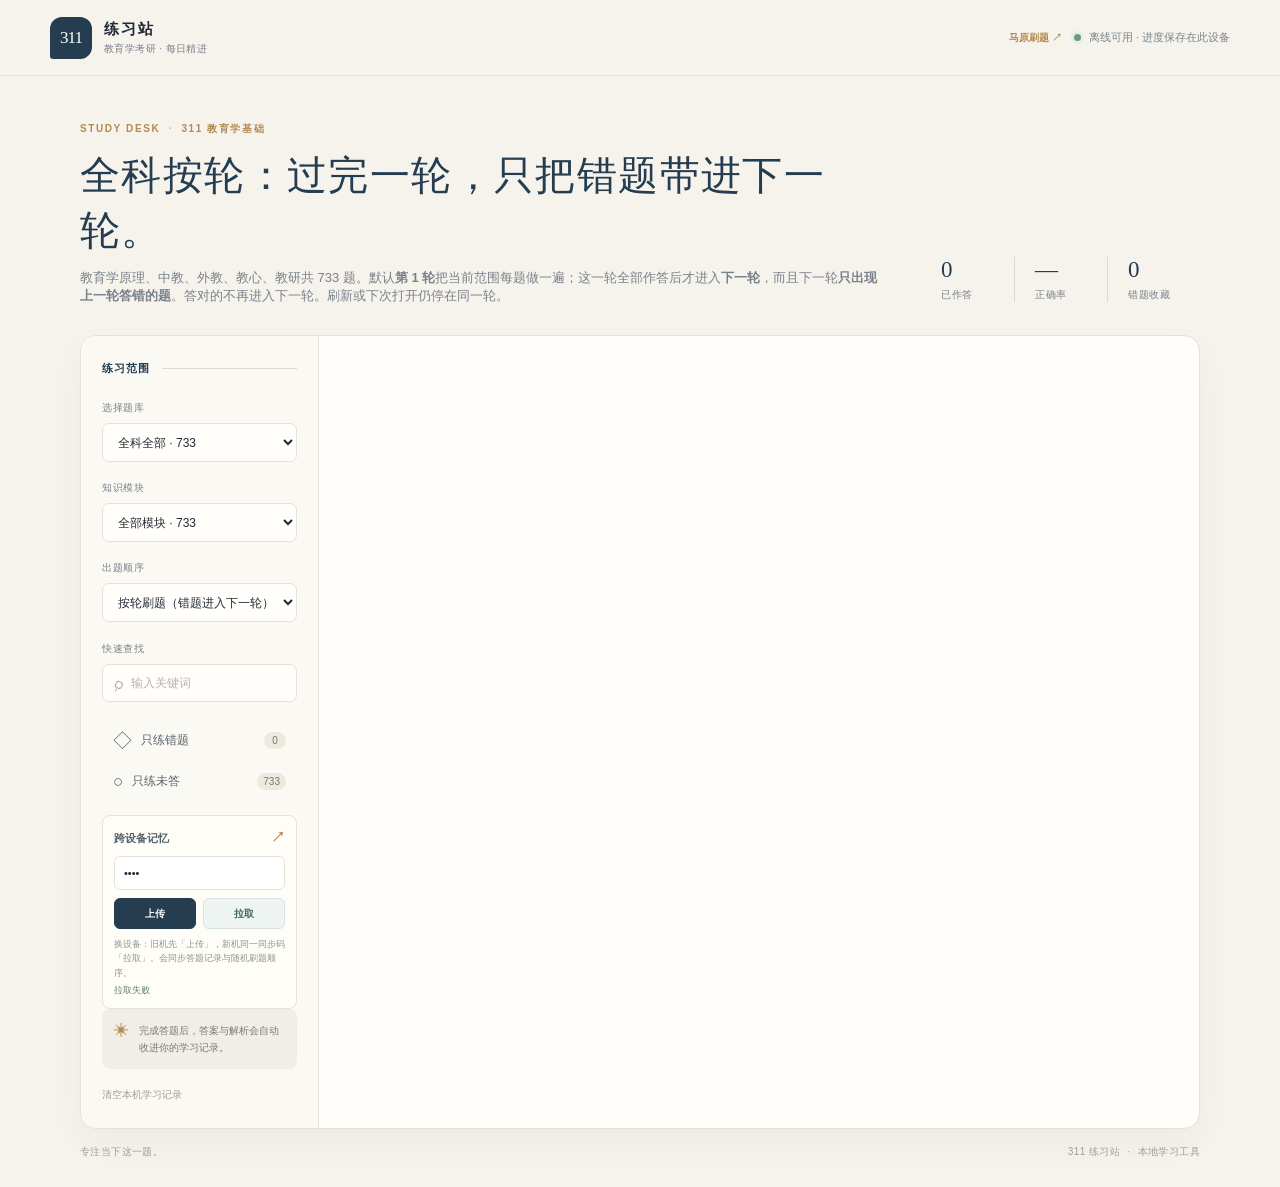
==== 311/index.html @ dab69eae "feat(311): review wrong items one round at a time Round 1 walks the current scope once. Each later r" ====
<!doctype html>
<html lang="zh-CN">
<head>
  <meta charset="utf-8">
  <meta name="viewport" content="width=device-width, initial-scale=1">
  <meta name="theme-color" content="#f6f3ed">
  <title>311 练习站</title>
  <link rel="stylesheet" href="style.css?v=submit-fixed-20261019">
  <script>
    window.STUDY_APP_CONFIG = {
      storageKey: "311-study-progress-v1",
      appId: "311-study",
      syncNamespace: "311:",
      defaultMode: "random-cover",
      subjectOrder: ["教育学原理", "中国教育史", "外国教育史", "教育心理学", "教育研究方法"]
    };
  </script>
  <script defer src="study-list.js?v=round-review-20261104"></script>
  <script defer src="questions.js?v=edu-research-20261022b"></script>
  <script defer src="app.js?v=round-review-20261104"></script>
</head>
<body>
  <header class="topbar">
    <a class="brand" href="#" aria-label="311练习站首页">
      <span class="brand-mark">311</span>
      <span class="brand-copy"><strong>练习站</strong><small>教育学考研 · 每日精进</small></span>
    </a>
    <div class="topbar-right"><a class="site-switch" href="politics/">马原刷题 ↗</a><span class="offline-dot"></span><span>离线可用 · 进度保存在此设备</span></div>
  </header>

  <main class="page-shell">
    <section class="intro-row">
      <div>
        <p class="eyebrow">STUDY DESK <span>·</span> 311 教育学基础</p>
        <h1>全科按轮：过完一轮，只把错题带进下一轮。</h1>
        <p class="intro-copy">教育学原理、中教、外教、教心、教研共 733 题。默认<strong>第 1 轮</strong>把当前范围每题做一遍；这一轮全部作答后才进入<strong>下一轮</strong>，而且下一轮<strong>只出现上一轮答错的题</strong>。答对的不再进入下一轮。刷新或下次打开仍停在同一轮。</p>
      </div>
      <div class="stats" aria-label="学习统计">
        <div class="stat"><span id="stat-done">0</span><small>已作答</small></div>
        <div class="stat"><span id="stat-accuracy">—</span><small>正确率</small></div>
        <div class="stat"><span id="stat-wrong">0</span><small>错题收藏</small></div>
      </div>
    </section>

    <section class="workspace">
      <aside class="sidebar">
        <div class="sidebar-heading"><span class="section-kicker">练习范围</span><span class="tiny-rule"></span></div>
        <label class="field-label" for="category-select">选择题库</label>
        <select id="category-select" class="select-control"></select>
        <label class="field-label" for="module-select">知识模块</label>
        <select id="module-select" class="select-control"></select>
        <label class="field-label" for="mode-select">出题顺序</label>
        <select id="mode-select" class="select-control">
          <option value="random-cover">按轮刷题（错题进入下一轮）</option>
          <option value="random">完全随机</option>
          <option value="order">按题目顺序</option>
        </select>
        <label class="search-label" for="search-input">快速查找</label>
        <div class="search-wrap"><span aria-hidden="true">⌕</span><input id="search-input" type="search" placeholder="输入关键词" autocomplete="off"></div>
        <button id="wrong-filter" class="wrong-filter" type="button"><span class="bookmark-icon">◇</span><span>只练错题</span><span id="wrong-count" class="count-pill">0</span></button>
        <button id="pending-filter" class="wrong-filter pending-filter" type="button"><span class="bookmark-icon">○</span><span>只练未答</span><span id="pending-count" class="count-pill">0</span></button>
        <section class="sync-card" aria-label="跨设备进度同步">
          <div class="sync-heading"><span>跨设备记忆</span><span class="sync-cloud">↗</span></div>
          <input id="sync-code" class="sync-code" type="password" autocomplete="off" placeholder="设置你的同步码">
          <div class="sync-actions"><button id="sync-upload" type="button">上传</button><button id="sync-download" type="button">拉取</button></div>
          <p class="sync-help">换设备：旧机先「上传」，新机同一同步码「拉取」。会同步答题记录与随机刷题顺序。</p>
          <p id="sync-status" class="sync-status" role="status"></p>
        </section>
        <div class="sidebar-note"><span class="note-mark">✳</span><p>完成答题后，答案与解析会自动收进你的学习记录。</p></div>
        <button id="reset-progress" class="text-button" type="button">清空本机学习记录</button>
      </aside>

      <section class="question-panel" aria-live="polite">
        <div id="question-view"></div>
      </section>
    </section>
    <footer class="footer"><span>专注当下这一题。</span><span>311 练习站 <i>·</i> 本地学习工具</span></footer>
  </main>
  <div id="toast" class="toast" role="status"></div>
</body>
</html>
---- 311/style.css ----
:root {
  color-scheme: light;
  --paper: #f6f3ed;
  --card: #fffefa;
  --ink: #202a35;
  --muted: #79818a;
  --line: #e6e1d8;
  --navy: #243d50;
  --navy-soft: #eaf0f2;
  --gold: #b48a51;
  --gold-soft: #f4ead8;
  --green: #38745b;
  --green-soft: #e8f2ed;
  --red: #a75048;
  --red-soft: #f8eae7;
  font-family: "Aptos", "Microsoft YaHei UI", "PingFang SC", sans-serif;
}
* { box-sizing: border-box; }
body { margin: 0; background: var(--paper); color: var(--ink); min-height: 100vh; }
button, input, select { font: inherit; }
button { cursor: pointer; }
.topbar { height: 76px; padding: 0 max(30px, calc((100vw - 1180px)/2)); display:flex; align-items:center; justify-content:space-between; border-bottom:1px solid rgba(36,61,80,.09); }
.brand { display:flex; gap:12px; align-items:center; color:inherit; text-decoration:none; }
.brand-mark { display:grid; place-items:center; width:42px; height:42px; background:var(--navy); color:#fffefa; border-radius:12px 12px 12px 3px; font-family:Georgia,serif; font-size:17px; letter-spacing:-1px; }
.brand-copy { display:flex; flex-direction:column; gap:3px; }
.brand-copy strong { font-size:15px; letter-spacing:.12em; }
.brand-copy small { color:var(--muted); font-size:10px; letter-spacing:.04em; }
.topbar-right { display:flex; gap:8px; align-items:center; color:#7b858b; font-size:11px; }
.offline-dot { width:7px; height:7px; border-radius:50%; background:#6c9a7d; box-shadow:0 0 0 3px #e5eee7; }
.page-shell { max-width:1180px; margin:0 auto; padding:46px 30px 28px; }
.intro-row { display:flex; align-items:flex-end; justify-content:space-between; gap:32px; margin-bottom:30px; }
.eyebrow { margin:0 0 12px; color:var(--gold); font-size:10px; font-weight:700; letter-spacing:.16em; }
.eyebrow span { padding:0 4px; color:#c8b99f; }
h1 { margin:0; color:var(--navy); font-family:Georgia,"Microsoft YaHei UI",serif; font-size:clamp(29px,4vw,40px); font-weight:500; letter-spacing:.035em; }
.intro-copy { margin:11px 0 0; color:var(--muted); font-size:13px; }
.stats { display:flex; align-items:center; gap:0; padding-bottom:3px; }
.stat { min-width:93px; padding:0 20px; border-left:1px solid #ded8cd; display:flex; flex-direction:column; gap:5px; }
.stat:first-child { border:0; }
.stat span { color:var(--navy); font-family:Georgia,serif; font-size:23px; }
.stat small { color:var(--muted); font-size:10px; letter-spacing:.07em; }
.workspace { display:grid; grid-template-columns:238px minmax(0,1fr); min-height:575px; border:1px solid var(--line); border-radius:16px; overflow:hidden; background:var(--card); box-shadow:0 14px 35px rgba(47,52,53,.045); }
.sidebar { padding:25px 21px 22px; border-right:1px solid var(--line); background:#fbf9f4; display:flex; flex-direction:column; align-items:stretch; }
.sidebar-heading { display:flex; align-items:center; gap:12px; margin-bottom:25px; }
.section-kicker { color:var(--navy); font-size:11px; font-weight:700; letter-spacing:.1em; white-space:nowrap; }
.tiny-rule { height:1px; background:#ded8cd; flex:1; }
.field-label,.search-label { display:block; margin-bottom:8px; color:#79818a; font-size:10px; letter-spacing:.05em; }
.select-control { width:100%; height:39px; margin-bottom:19px; padding:0 11px; border:1px solid var(--line); border-radius:7px; outline:none; color:var(--ink); background:#fffefa; font-size:12px; }
.select-control:focus,.search-wrap:focus-within { border-color:#aab9c0; box-shadow:0 0 0 3px rgba(36,61,80,.07); }
.search-label { margin-top:1px; }
.search-wrap { height:38px; margin-bottom:18px; padding:0 10px; display:flex; align-items:center; gap:7px; border:1px solid var(--line); border-radius:7px; background:#fffefa; color:#9b9c97; }
.search-wrap span { font-size:18px; line-height:1; transform:rotate(-15deg); }
.search-wrap input { width:100%; border:0; outline:none; color:var(--ink); background:transparent; font-size:12px; }
.search-wrap input::placeholder { color:#b5b3ad; }
.wrong-filter { height:41px; display:flex; align-items:center; gap:9px; padding:0 10px; border:1px solid transparent; border-radius:7px; background:transparent; color:#59636c; text-align:left; font-size:12px; }
.wrong-filter:hover,.wrong-filter.active { background:var(--gold-soft); color:#755a36; }
.pending-filter .bookmark-icon { font-size:17px; }
.bookmark-icon { font-size:19px; line-height:1; }
.count-pill { margin-left:auto; min-width:22px; padding:3px 6px; border-radius:10px; background:#eee9df; color:#7f7769; font-size:10px; text-align:center; }
.sidebar-note { margin-top:auto; padding:13px 12px; display:flex; gap:10px; border-radius:8px; background:#f1eee7; }
.note-mark { color:var(--gold); font-size:15px; }
.sidebar-note p { margin:0; color:#7a7a72; font-size:10px; line-height:1.7; }
.text-button { align-self:flex-start; margin-top:15px; padding:4px 0; border:0; background:none; color:#a09d95; font-size:10px; }
.text-button:hover { color:var(--red); }
.question-panel { min-width:0; padding:31px 42px 28px; }
.question-topline { display:flex; justify-content:space-between; align-items:center; gap:16px; padding-bottom:17px; border-bottom:1px solid #eeeae3; }
.badges { display:flex; gap:8px; align-items:center; flex-wrap:wrap; }
.category-badge { padding:5px 9px; border-radius:4px; background:var(--navy-soft); color:#496273; font-size:10px; }
.paper-badge { color:#a09b91; font-size:10px; }
.question-count { color:#8b8c88; font-family:Georgia,serif; font-size:12px; white-space:nowrap; }
.question-count strong { color:var(--navy); font-size:16px; font-weight:500; }
.progress-track { height:2px; margin-top:-1px; background:#eeeae3; }
.progress-fill { width:0; height:100%; background:var(--gold); transition:width .25s; }
.question-content { padding:29px 0 9px; }
.question-meta { margin:0 0 11px; color:#aaa49a; font-size:10px; letter-spacing:.09em; }
.question-stem { margin:0; color:#26333d; font-family:"Microsoft YaHei UI","PingFang SC",sans-serif; font-size:17px; font-weight:600; line-height:1.9; }
.options { margin:23px 0 18px; display:grid; gap:10px; }
.option { width:100%; min-height:49px; display:flex; gap:13px; align-items:flex-start; padding:12px 15px; border:1px solid #e9e5dd; border-radius:8px; background:#fffefa; color:#4a545d; text-align:left; transition:background .15s,border-color .15s,transform .15s; }
.option:hover:not(:disabled) { border-color:#bcc8cc; background:#fbfcfa; transform:translateY(-1px); }
.option-key { flex:none; width:23px; height:23px; display:grid; place-items:center; border:1px solid #dedbd3; border-radius:50%; color:#7b8386; font-family:Georgia,serif; font-size:11px; }
.option-text { padding-top:2px; font-size:13px; line-height:1.75; }
.option.selected { border-color:#8096a2; background:#f1f5f5; }
.option.selected .option-key { border-color:var(--navy); background:var(--navy); color:white; }
.option.correct { border-color:#9fc2ad; background:var(--green-soft); }
.option.correct .option-key { border-color:var(--green); background:var(--green); color:#fff; }
.option.incorrect { border-color:#d6a39c; background:var(--red-soft); }
.option.incorrect .option-key { border-color:var(--red); background:var(--red); color:#fff; }
.option:disabled { cursor:default; }
.answer-box { margin:18px 0 4px; padding:15px 17px; border-left:3px solid var(--gold); border-radius:0 7px 7px 0; background:#f8f5ef; animation:appear .2s ease-out; }
.answer-result { margin:0 0 8px; font-size:12px; font-weight:700; }
.answer-result.good { color:var(--green); }
.answer-result.bad { color:var(--red); }
.answer-text { margin:0; color:#6c706e; font-size:12px; line-height:1.85; }
@keyframes appear { from { opacity:0; transform:translateY(4px); } to { opacity:1; transform:translateY(0); } }
.controls { display:flex; justify-content:space-between; align-items:center; gap:15px; padding-top:17px; }
.control-left,.control-right { display:flex; align-items:center; gap:9px; }
.btn { min-height:39px; padding:0 15px; border:1px solid var(--line); border-radius:7px; background:#fffefa; color:#687078; font-size:11px; transition:all .15s; }
.btn:hover:not(:disabled) { border-color:#bdc7c9; color:var(--navy); }
.btn:disabled { opacity:.42; cursor:not-allowed; }
.btn-primary { min-width:112px; border-color:var(--navy); background:var(--navy); color:#fffefa; }
.btn-primary:hover:not(:disabled) { border-color:#162e40; background:#162e40; color:#fff; }
.btn-primary:disabled { opacity:.4; }
#submit-btn,#next-btn { min-width:112px; }
.btn-ghost { border-color:transparent; background:transparent; }
.btn-save { color:#8d7859; }
.btn-save.saved { border-color:#e8d9bb; background:#f8f1e4; color:#876638; }
.empty-state { min-height:455px; display:flex; flex-direction:column; align-items:center; justify-content:center; text-align:center; }
.empty-symbol { width:54px; height:54px; display:grid; place-items:center; border:1px solid #e5ddce; border-radius:50%; color:var(--gold); font-size:24px; }
.empty-state h2 { margin:18px 0 7px; color:var(--navy); font-family:Georgia,serif; font-size:22px; font-weight:500; }
.empty-state p { max-width:310px; margin:0; color:var(--muted); font-size:12px; line-height:1.8; }
.review-report { max-width:520px; width:100%; text-align:left; margin-top:8px; }
.review-report .report-summary { font-size:12px; color:var(--muted); line-height:1.7; margin:0 0 14px; }
.review-report .miss-list { list-style:none; margin:0 0 16px; padding:0; max-height:280px; overflow:auto; border:1px solid var(--line); border-radius:8px; background:#faf8f4; }
.review-report .miss-row { display:flex; gap:10px; align-items:flex-start; padding:9px 11px; border-bottom:1px solid var(--line); font-size:12px; line-height:1.5; }
.review-report .miss-row:last-child { border-bottom:0; }
.review-report .miss-count { flex:0 0 auto; font-weight:700; color:#a65c4a; white-space:nowrap; }
.review-report .miss-stem { color:var(--navy); }
.review-report .report-empty { padding:14px; text-align:center; color:var(--muted); font-size:12px; }
.review-report .btn-primary { margin-top:4px; }
.toast { position:fixed; left:50%; bottom:25px; z-index:5; padding:10px 15px; border-radius:7px; background:#253b4b; color:white; font-size:12px; opacity:0; transform:translate(-50%,10px); pointer-events:none; transition:all .2s; }
.toast.show { opacity:1; transform:translate(-50%,0); }
.footer { display:flex; justify-content:space-between; margin-top:16px; color:#a19d94; font-size:10px; letter-spacing:.04em; }
.footer i { padding:0 4px; color:#c1ad8e; font-style:normal; }
@media (max-width:760px) {
  .topbar { height:65px; padding:0 18px; }
  .topbar-right { font-size:0; }
  .page-shell { padding:30px 14px 20px; }
  .intro-row { display:block; margin-bottom:21px; }
  h1 { font-size:30px; }
  .stats { margin:23px 0 0; justify-content:flex-start; }
  .stat { min-width:85px; padding:0 16px; }
  .stat:first-child { padding-left:0; }
  .stat span { font-size:20px; }
  .workspace { grid-template-columns:1fr; border-radius:12px; }
  .sidebar { padding:17px 16px 14px; border-right:0; border-bottom:1px solid var(--line); display:grid; grid-template-columns:1fr 1fr; gap:0 12px; }
  .sidebar-heading { grid-column:1 / -1; margin-bottom:13px; }
  .field-label { margin-bottom:6px; }
  .select-control { margin-bottom:12px; }
  #category-select { grid-column:1 / -1; }
  .search-label { grid-column:1 / -1; }
  .search-wrap { grid-column:1 / -1; margin-bottom:7px; }
  .wrong-filter { grid-column:1 / -1; }
  .sidebar-note,.text-button { display:none; }
  .question-panel { padding:20px 18px 19px; }
  .question-content { padding-top:23px; }
  .question-stem { font-size:15px; }
  .option { min-height:46px; padding:10px 11px; }
  .controls { flex-wrap:wrap; }
  .control-left { width:100%; justify-content:space-between; }
  .control-right { width:100%; justify-content:flex-end; }
  .footer { font-size:9px; }
}
.sync-card { margin-top:13px; padding:13px 11px 11px; border:1px solid #e8e0d2; border-radius:8px; background:#fffdf8; }
.sync-heading { display:flex; justify-content:space-between; align-items:center; margin-bottom:9px; color:#53636a; font-size:11px; font-weight:700; }
.sync-cloud { color:var(--gold); font-size:14px; }
.sync-code { width:100%; height:34px; padding:0 9px; border:1px solid var(--line); border-radius:6px; outline:none; background:#fff; color:var(--ink); font-size:11px; }
.sync-code:focus { border-color:#aab9c0; box-shadow:0 0 0 3px rgba(36,61,80,.07); }
.sync-actions { display:grid; grid-template-columns:1fr 1fr; gap:7px; margin-top:8px; }
.sync-actions button { min-height:31px; border:1px solid #d8e3e2; border-radius:6px; background:#edf4f2; color:#3f6b66; font-size:10px; font-weight:700; }
.sync-actions button:first-child { border-color:var(--navy); background:var(--navy); color:#fffefa; }
.sync-actions button:hover { filter:brightness(.97); }
.sync-help { margin:8px 0 0; color:#92948e; font-size:9px; line-height:1.6; }
.sync-status { min-height:12px; margin:4px 0 0; color:#638271; font-size:9px; }
@media (max-width:760px) {
  .sync-card { grid-column:1 / -1; }
  .sync-actions button { min-height:35px; }
}
.site-switch { margin-right:4px; color:var(--gold); font-size:10px; font-weight:700; text-decoration:none; white-space:nowrap; }
.site-switch:hover { color:#876638; }
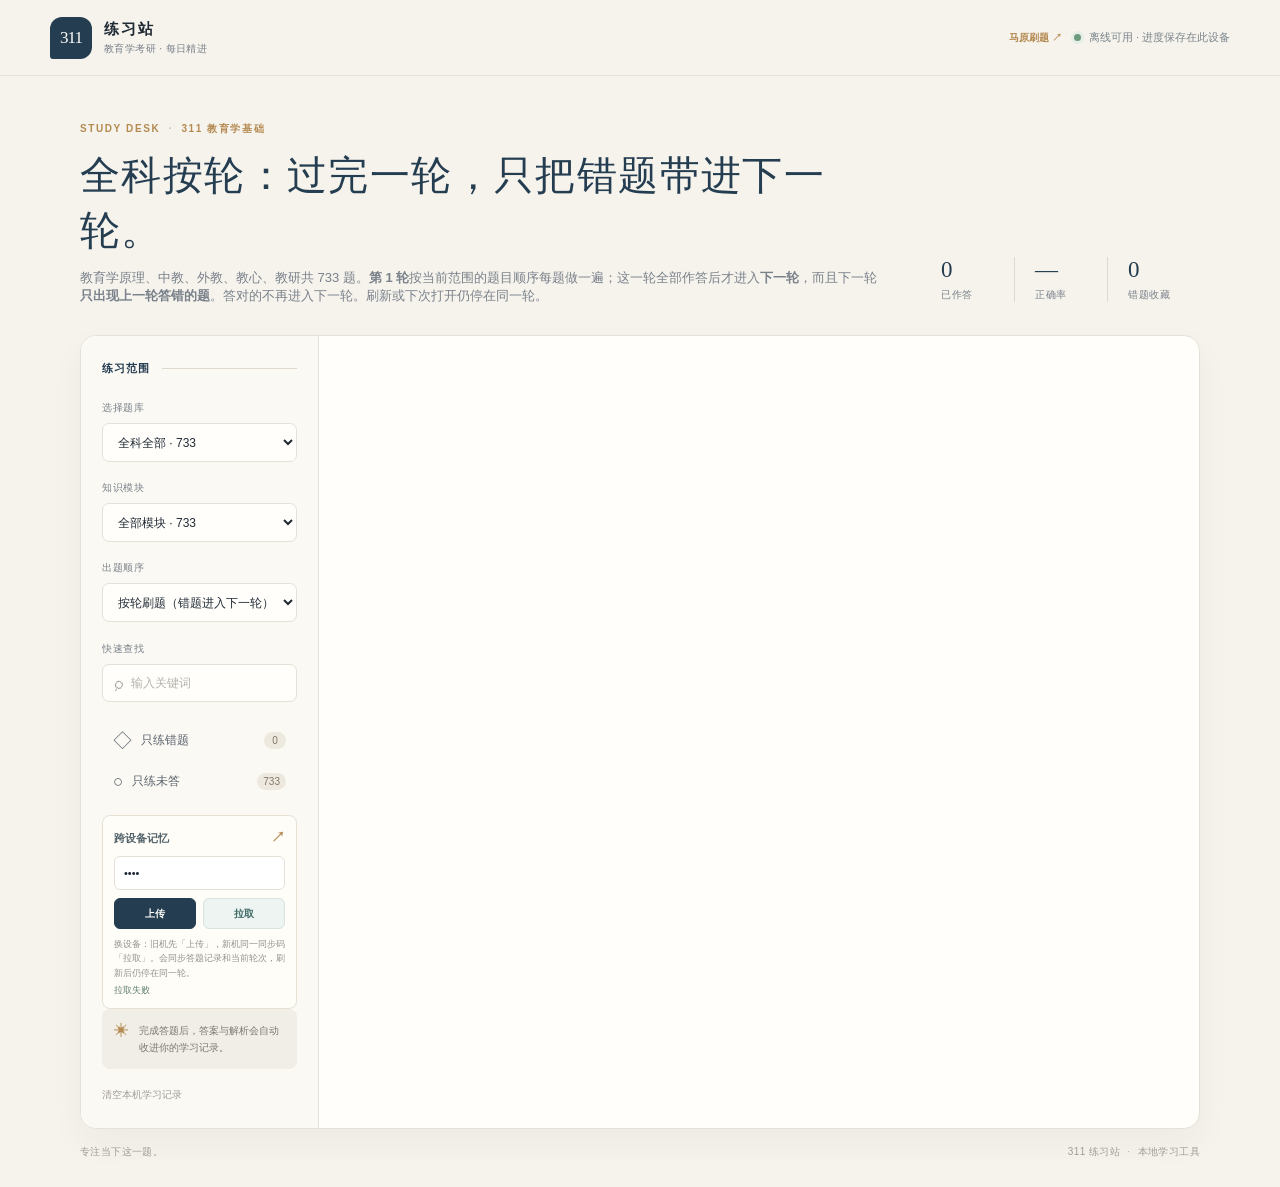
==== commit 7575c18b: "feat(311): keep politics and education review in rounds only Drop the extra order modes on the mixed" ====
--- a/311/index.html
+++ b/311/index.html
@@ -12,12 +12,13 @@
       appId: "311-study",
       syncNamespace: "311:",
       defaultMode: "random-cover",
+      roundOnly: true,
       subjectOrder: ["教育学原理", "中国教育史", "外国教育史", "教育心理学", "教育研究方法"]
     };
   </script>
   <script defer src="study-list.js?v=round-review-20261104"></script>
-  <script defer src="questions.js?v=edu-research-20261022b"></script>
-  <script defer src="app.js?v=round-review-20261104"></script>
+  <script defer src="questions.js?v=plain-explanations-20261104"></script>
+  <script defer src="app.js?v=round-only-20261105"></script>
 </head>
 <body>
   <header class="topbar">
@@ -33,7 +34,7 @@
       <div>
         <p class="eyebrow">STUDY DESK <span>·</span> 311 教育学基础</p>
         <h1>全科按轮：过完一轮，只把错题带进下一轮。</h1>
-        <p class="intro-copy">教育学原理、中教、外教、教心、教研共 733 题。默认<strong>第 1 轮</strong>把当前范围每题做一遍；这一轮全部作答后才进入<strong>下一轮</strong>，而且下一轮<strong>只出现上一轮答错的题</strong>。答对的不再进入下一轮。刷新或下次打开仍停在同一轮。</p>
+        <p class="intro-copy">教育学原理、中教、外教、教心、教研共 733 题。<strong>第 1 轮</strong>按当前范围的题目顺序每题做一遍；这一轮全部作答后才进入<strong>下一轮</strong>，而且下一轮<strong>只出现上一轮答错的题</strong>。答对的不再进入下一轮。刷新或下次打开仍停在同一轮。</p>
       </div>
       <div class="stats" aria-label="学习统计">
         <div class="stat"><span id="stat-done">0</span><small>已作答</small></div>
@@ -52,8 +53,6 @@
         <label class="field-label" for="mode-select">出题顺序</label>
         <select id="mode-select" class="select-control">
           <option value="random-cover">按轮刷题（错题进入下一轮）</option>
-          <option value="random">完全随机</option>
-          <option value="order">按题目顺序</option>
         </select>
         <label class="search-label" for="search-input">快速查找</label>
         <div class="search-wrap"><span aria-hidden="true">⌕</span><input id="search-input" type="search" placeholder="输入关键词" autocomplete="off"></div>
@@ -63,7 +62,7 @@
           <div class="sync-heading"><span>跨设备记忆</span><span class="sync-cloud">↗</span></div>
           <input id="sync-code" class="sync-code" type="password" autocomplete="off" placeholder="设置你的同步码">
           <div class="sync-actions"><button id="sync-upload" type="button">上传</button><button id="sync-download" type="button">拉取</button></div>
-          <p class="sync-help">换设备：旧机先「上传」，新机同一同步码「拉取」。会同步答题记录与随机刷题顺序。</p>
+          <p class="sync-help">换设备：旧机先「上传」，新机同一同步码「拉取」。会同步答题记录和当前轮次，刷新后仍停在同一轮。</p>
           <p id="sync-status" class="sync-status" role="status"></p>
         </section>
         <div class="sidebar-note"><span class="note-mark">✳</span><p>完成答题后，答案与解析会自动收进你的学习记录。</p></div>
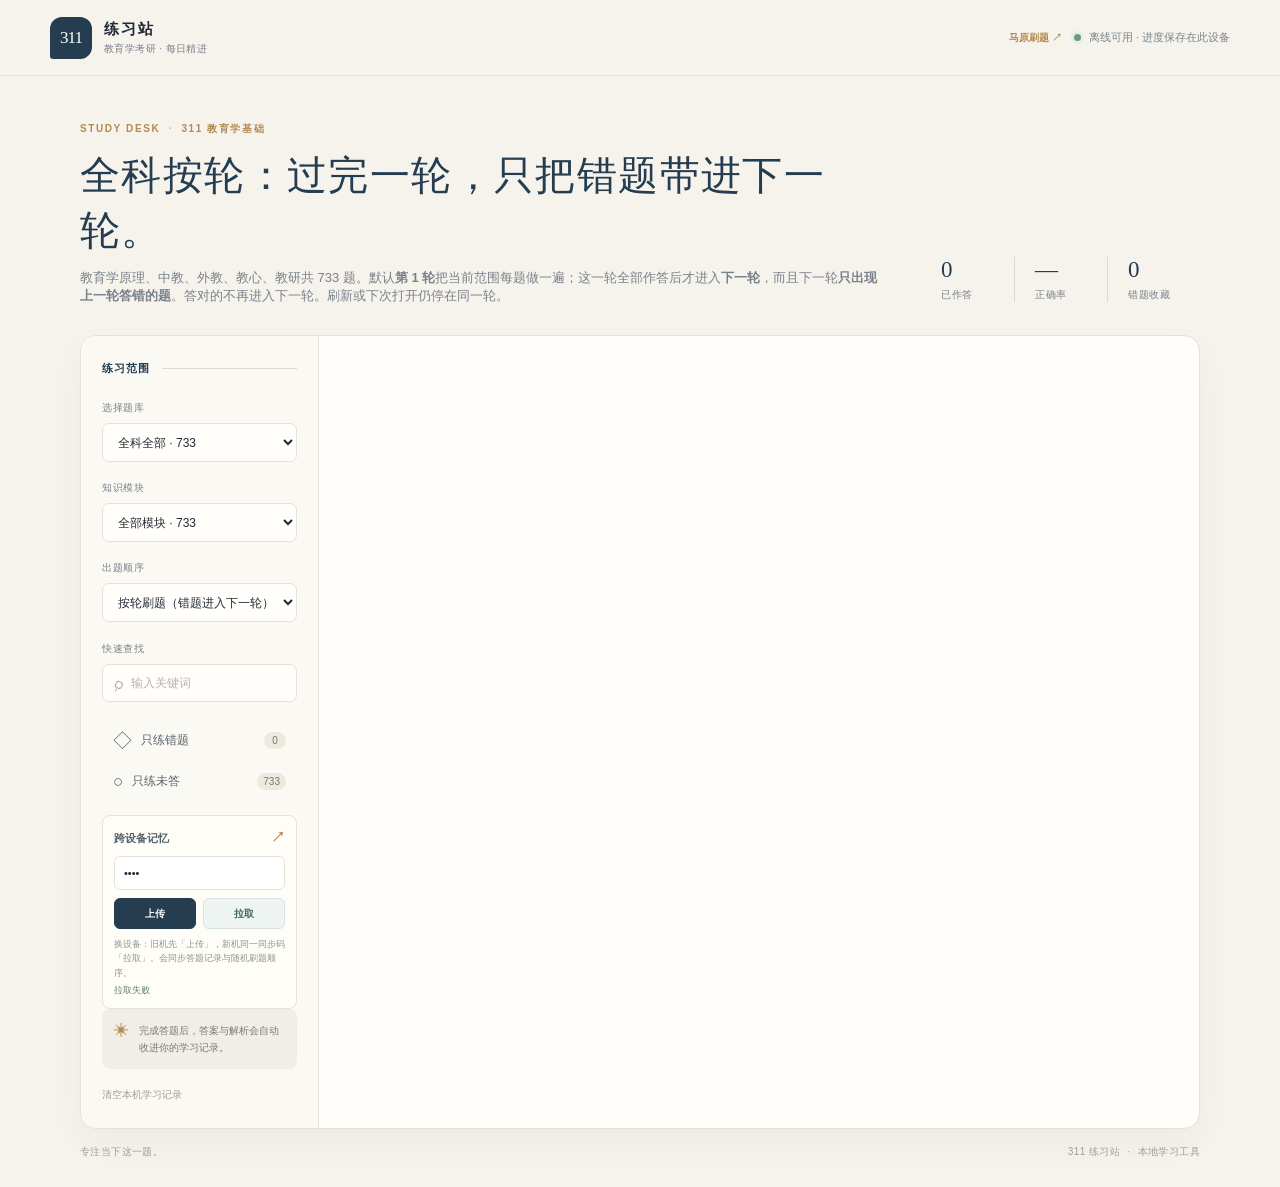
==== commit f18ed586: "feat(311): mark wrong phrases in plain explanations Rewrite the 952 explanations already simplified " ====
--- a/311/index.html
+++ b/311/index.html
@@ -5,20 +5,19 @@
   <meta name="viewport" content="width=device-width, initial-scale=1">
   <meta name="theme-color" content="#f6f3ed">
   <title>311 练习站</title>
-  <link rel="stylesheet" href="style.css?v=submit-fixed-20261019">
+  <link rel="stylesheet" href="style.css?v=red-mark-20261105">
   <script>
     window.STUDY_APP_CONFIG = {
       storageKey: "311-study-progress-v1",
       appId: "311-study",
       syncNamespace: "311:",
       defaultMode: "random-cover",
-      roundOnly: true,
       subjectOrder: ["教育学原理", "中国教育史", "外国教育史", "教育心理学", "教育研究方法"]
     };
   </script>
   <script defer src="study-list.js?v=round-review-20261104"></script>
-  <script defer src="questions.js?v=plain-explanations-20261104"></script>
-  <script defer src="app.js?v=round-only-20261105"></script>
+  <script defer src="questions.js?v=red-mark-20261105"></script>
+  <script defer src="app.js?v=red-mark-20261105"></script>
 </head>
 <body>
   <header class="topbar">
@@ -34,7 +33,7 @@
       <div>
         <p class="eyebrow">STUDY DESK <span>·</span> 311 教育学基础</p>
         <h1>全科按轮：过完一轮，只把错题带进下一轮。</h1>
-        <p class="intro-copy">教育学原理、中教、外教、教心、教研共 733 题。<strong>第 1 轮</strong>按当前范围的题目顺序每题做一遍；这一轮全部作答后才进入<strong>下一轮</strong>，而且下一轮<strong>只出现上一轮答错的题</strong>。答对的不再进入下一轮。刷新或下次打开仍停在同一轮。</p>
+        <p class="intro-copy">教育学原理、中教、外教、教心、教研共 733 题。默认<strong>第 1 轮</strong>把当前范围每题做一遍；这一轮全部作答后才进入<strong>下一轮</strong>，而且下一轮<strong>只出现上一轮答错的题</strong>。答对的不再进入下一轮。刷新或下次打开仍停在同一轮。</p>
       </div>
       <div class="stats" aria-label="学习统计">
         <div class="stat"><span id="stat-done">0</span><small>已作答</small></div>
@@ -53,6 +52,8 @@
         <label class="field-label" for="mode-select">出题顺序</label>
         <select id="mode-select" class="select-control">
           <option value="random-cover">按轮刷题（错题进入下一轮）</option>
+          <option value="random">完全随机</option>
+          <option value="order">按题目顺序</option>
         </select>
         <label class="search-label" for="search-input">快速查找</label>
         <div class="search-wrap"><span aria-hidden="true">⌕</span><input id="search-input" type="search" placeholder="输入关键词" autocomplete="off"></div>
@@ -62,7 +63,7 @@
           <div class="sync-heading"><span>跨设备记忆</span><span class="sync-cloud">↗</span></div>
           <input id="sync-code" class="sync-code" type="password" autocomplete="off" placeholder="设置你的同步码">
           <div class="sync-actions"><button id="sync-upload" type="button">上传</button><button id="sync-download" type="button">拉取</button></div>
-          <p class="sync-help">换设备：旧机先「上传」，新机同一同步码「拉取」。会同步答题记录和当前轮次，刷新后仍停在同一轮。</p>
+          <p class="sync-help">换设备：旧机先「上传」，新机同一同步码「拉取」。会同步答题记录与随机刷题顺序。</p>
           <p id="sync-status" class="sync-status" role="status"></p>
         </section>
         <div class="sidebar-note"><span class="note-mark">✳</span><p>完成答题后，答案与解析会自动收进你的学习记录。</p></div>
--- a/311/style.css
+++ b/311/style.css
@@ -90,6 +90,7 @@
 .answer-result.good { color:var(--green); }
 .answer-result.bad { color:var(--red); }
 .answer-text { margin:0; color:#6c706e; font-size:12px; line-height:1.85; }
+.answer-text .trap { color:#c42323; font-weight:700; padding:0 3px; border:1px solid #e23b3b; border-radius:2px; background:transparent; box-decoration-break:clone; }
 @keyframes appear { from { opacity:0; transform:translateY(4px); } to { opacity:1; transform:translateY(0); } }
 .controls { display:flex; justify-content:space-between; align-items:center; gap:15px; padding-top:17px; }
 .control-left,.control-right { display:flex; align-items:center; gap:9px; }
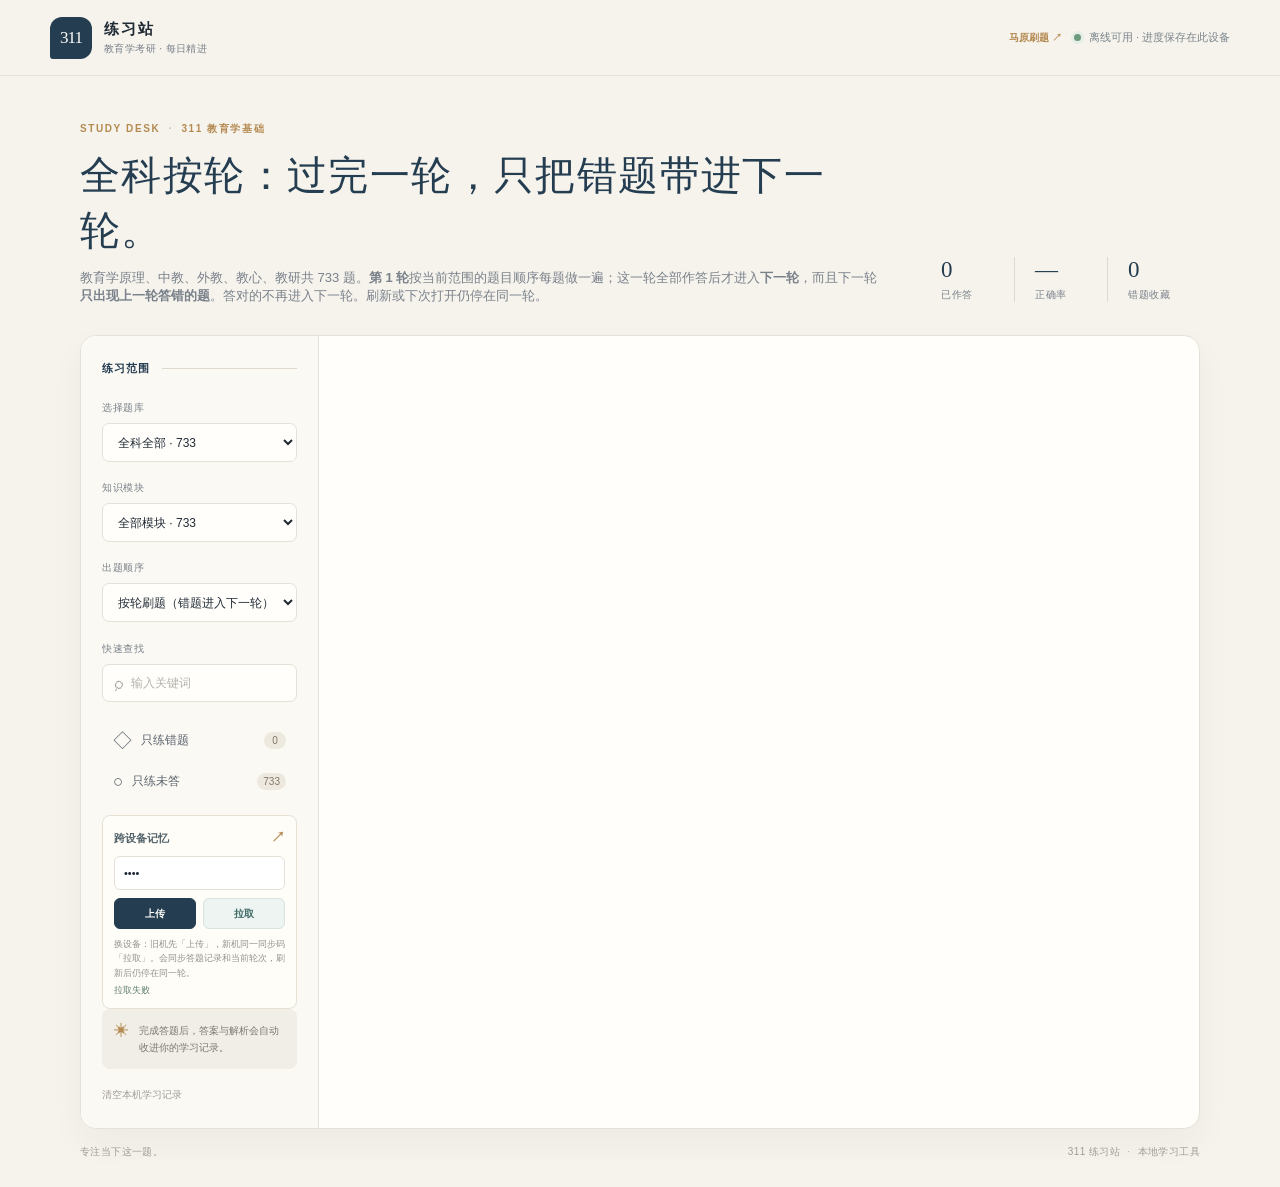
==== commit 0661e918: "merge main into red-mark explanations Keep the round-only review from #44 and the red-boxed explanat" ====
--- a/311/index.html
+++ b/311/index.html
@@ -12,6 +12,7 @@
       appId: "311-study",
       syncNamespace: "311:",
       defaultMode: "random-cover",
+      roundOnly: true,
       subjectOrder: ["教育学原理", "中国教育史", "外国教育史", "教育心理学", "教育研究方法"]
     };
   </script>
@@ -33,7 +34,7 @@
       <div>
         <p class="eyebrow">STUDY DESK <span>·</span> 311 教育学基础</p>
         <h1>全科按轮：过完一轮，只把错题带进下一轮。</h1>
-        <p class="intro-copy">教育学原理、中教、外教、教心、教研共 733 题。默认<strong>第 1 轮</strong>把当前范围每题做一遍；这一轮全部作答后才进入<strong>下一轮</strong>，而且下一轮<strong>只出现上一轮答错的题</strong>。答对的不再进入下一轮。刷新或下次打开仍停在同一轮。</p>
+        <p class="intro-copy">教育学原理、中教、外教、教心、教研共 733 题。<strong>第 1 轮</strong>按当前范围的题目顺序每题做一遍；这一轮全部作答后才进入<strong>下一轮</strong>，而且下一轮<strong>只出现上一轮答错的题</strong>。答对的不再进入下一轮。刷新或下次打开仍停在同一轮。</p>
       </div>
       <div class="stats" aria-label="学习统计">
         <div class="stat"><span id="stat-done">0</span><small>已作答</small></div>
@@ -52,8 +53,6 @@
         <label class="field-label" for="mode-select">出题顺序</label>
         <select id="mode-select" class="select-control">
           <option value="random-cover">按轮刷题（错题进入下一轮）</option>
-          <option value="random">完全随机</option>
-          <option value="order">按题目顺序</option>
         </select>
         <label class="search-label" for="search-input">快速查找</label>
         <div class="search-wrap"><span aria-hidden="true">⌕</span><input id="search-input" type="search" placeholder="输入关键词" autocomplete="off"></div>
@@ -63,7 +62,7 @@
           <div class="sync-heading"><span>跨设备记忆</span><span class="sync-cloud">↗</span></div>
           <input id="sync-code" class="sync-code" type="password" autocomplete="off" placeholder="设置你的同步码">
           <div class="sync-actions"><button id="sync-upload" type="button">上传</button><button id="sync-download" type="button">拉取</button></div>
-          <p class="sync-help">换设备：旧机先「上传」，新机同一同步码「拉取」。会同步答题记录与随机刷题顺序。</p>
+          <p class="sync-help">换设备：旧机先「上传」，新机同一同步码「拉取」。会同步答题记录和当前轮次，刷新后仍停在同一轮。</p>
           <p id="sync-status" class="sync-status" role="status"></p>
         </section>
         <div class="sidebar-note"><span class="note-mark">✳</span><p>完成答题后，答案与解析会自动收进你的学习记录。</p></div>
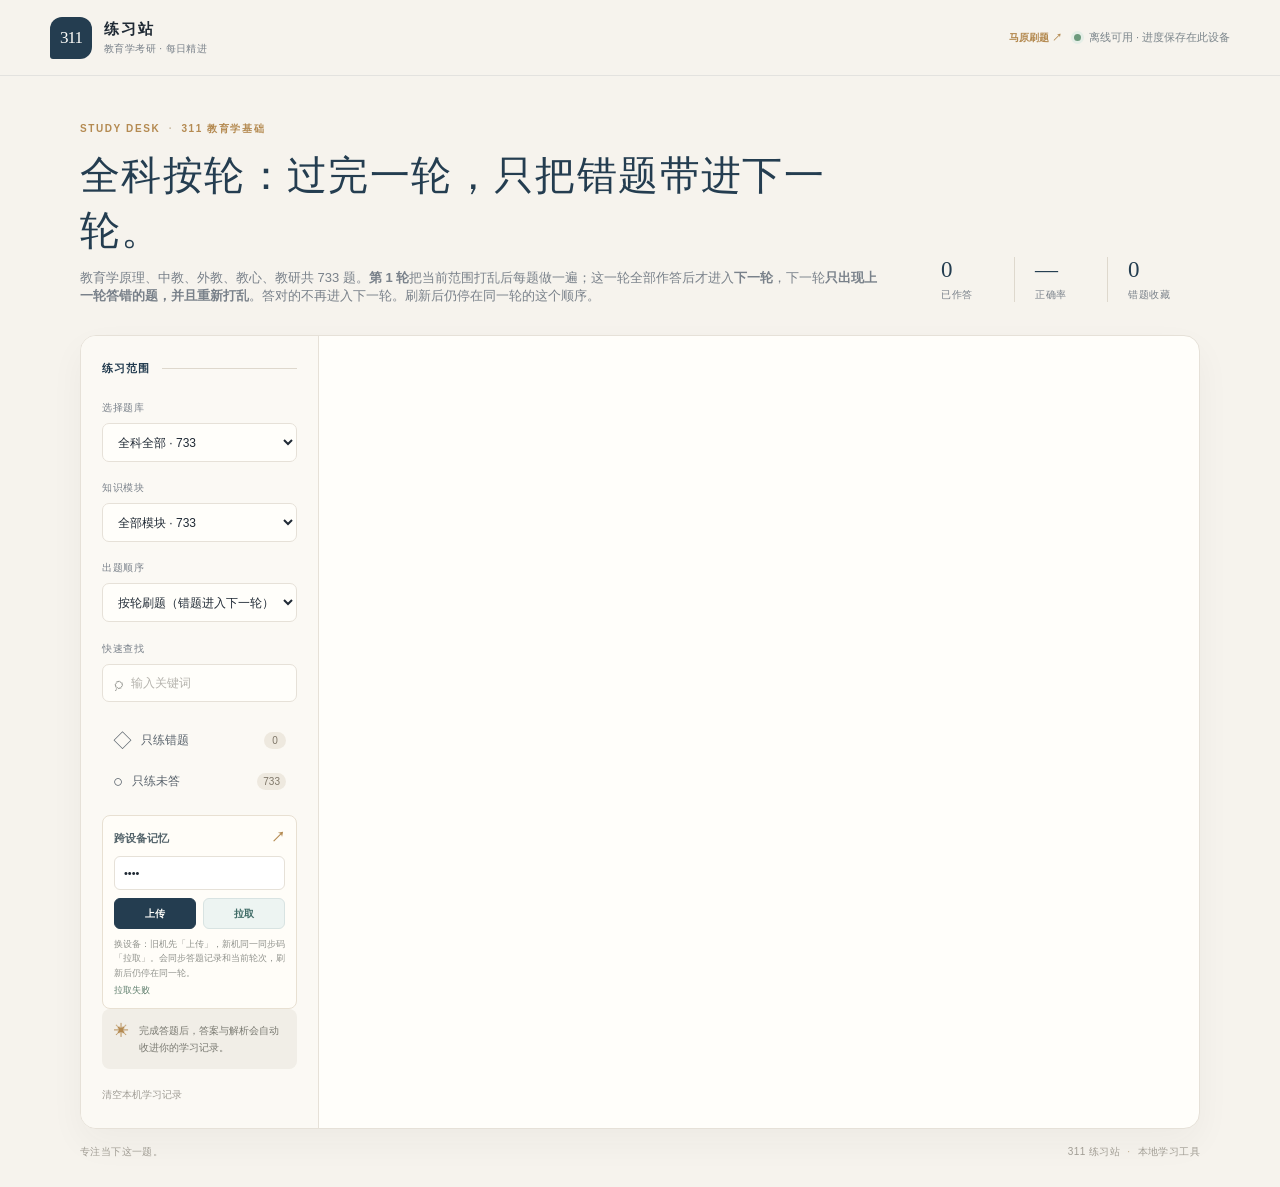
==== commit 4975cbec: "feat(311): shuffle every review round Round 1 and each later wrong-item round get a fresh random ord" ====
--- a/311/index.html
+++ b/311/index.html
@@ -5,7 +5,7 @@
   <meta name="viewport" content="width=device-width, initial-scale=1">
   <meta name="theme-color" content="#f6f3ed">
   <title>311 练习站</title>
-  <link rel="stylesheet" href="style.css?v=red-mark-20261105">
+  <link rel="stylesheet" href="style.css?v=option-why-20261105">
   <script>
     window.STUDY_APP_CONFIG = {
       storageKey: "311-study-progress-v1",
@@ -16,9 +16,9 @@
       subjectOrder: ["教育学原理", "中国教育史", "外国教育史", "教育心理学", "教育研究方法"]
     };
   </script>
-  <script defer src="study-list.js?v=round-review-20261104"></script>
+  <script defer src="study-list.js?v=shuffle-round-20261105"></script>
   <script defer src="questions.js?v=red-mark-20261105"></script>
-  <script defer src="app.js?v=red-mark-20261105"></script>
+  <script defer src="app.js?v=shuffle-round-20261105"></script>
 </head>
 <body>
   <header class="topbar">
@@ -34,7 +34,7 @@
       <div>
         <p class="eyebrow">STUDY DESK <span>·</span> 311 教育学基础</p>
         <h1>全科按轮：过完一轮，只把错题带进下一轮。</h1>
-        <p class="intro-copy">教育学原理、中教、外教、教心、教研共 733 题。<strong>第 1 轮</strong>按当前范围的题目顺序每题做一遍；这一轮全部作答后才进入<strong>下一轮</strong>，而且下一轮<strong>只出现上一轮答错的题</strong>。答对的不再进入下一轮。刷新或下次打开仍停在同一轮。</p>
+        <p class="intro-copy">教育学原理、中教、外教、教心、教研共 733 题。<strong>第 1 轮</strong>把当前范围打乱后每题做一遍；这一轮全部作答后才进入<strong>下一轮</strong>，下一轮<strong>只出现上一轮答错的题，并且重新打乱</strong>。答对的不再进入下一轮。刷新后仍停在同一轮的这个顺序。</p>
       </div>
       <div class="stats" aria-label="学习统计">
         <div class="stat"><span id="stat-done">0</span><small>已作答</small></div>
--- a/311/style.css
+++ b/311/style.css
@@ -77,7 +77,9 @@
 .option { width:100%; min-height:49px; display:flex; gap:13px; align-items:flex-start; padding:12px 15px; border:1px solid #e9e5dd; border-radius:8px; background:#fffefa; color:#4a545d; text-align:left; transition:background .15s,border-color .15s,transform .15s; }
 .option:hover:not(:disabled) { border-color:#bcc8cc; background:#fbfcfa; transform:translateY(-1px); }
 .option-key { flex:none; width:23px; height:23px; display:grid; place-items:center; border:1px solid #dedbd3; border-radius:50%; color:#7b8386; font-family:Georgia,serif; font-size:11px; }
+.option-main { flex:1; min-width:0; display:flex; flex-direction:column; gap:8px; }
 .option-text { padding-top:2px; font-size:13px; line-height:1.75; }
+.option-why { display:block; color:#c42323; font-weight:700; font-size:13px; line-height:1.65; padding:6px 8px; border:1px solid #e23b3b; border-radius:4px; background:#fff; }
 .option.selected { border-color:#8096a2; background:#f1f5f5; }
 .option.selected .option-key { border-color:var(--navy); background:var(--navy); color:white; }
 .option.correct { border-color:#9fc2ad; background:var(--green-soft); }
@@ -90,7 +92,6 @@
 .answer-result.good { color:var(--green); }
 .answer-result.bad { color:var(--red); }
 .answer-text { margin:0; color:#6c706e; font-size:12px; line-height:1.85; }
-.answer-text .trap { color:#c42323; font-weight:700; padding:0 3px; border:1px solid #e23b3b; border-radius:2px; background:transparent; box-decoration-break:clone; }
 @keyframes appear { from { opacity:0; transform:translateY(4px); } to { opacity:1; transform:translateY(0); } }
 .controls { display:flex; justify-content:space-between; align-items:center; gap:15px; padding-top:17px; }
 .control-left,.control-right { display:flex; align-items:center; gap:9px; }
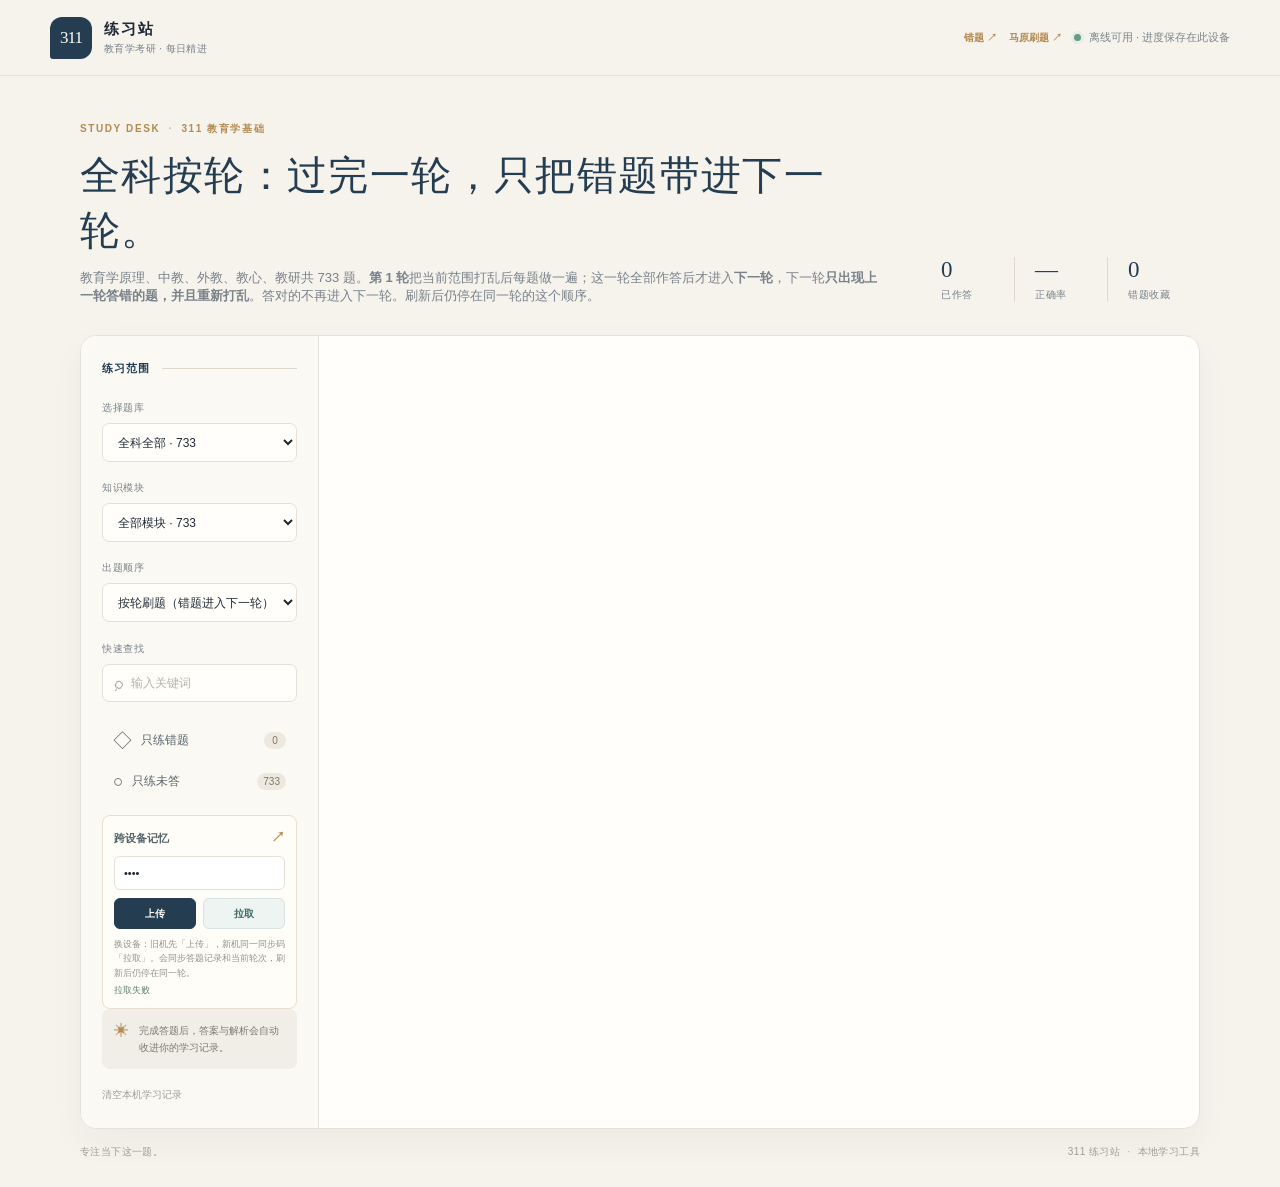
==== commit bea27728: "fix(311): review politics and 311 wrong items separately Keep each subject in its own shuffled round" ====
--- a/311/index.html
+++ b/311/index.html
@@ -26,7 +26,7 @@
       <span class="brand-mark">311</span>
       <span class="brand-copy"><strong>练习站</strong><small>教育学考研 · 每日精进</small></span>
     </a>
-    <div class="topbar-right"><a class="site-switch" href="politics/">马原刷题 ↗</a><span class="offline-dot"></span><span>离线可用 · 进度保存在此设备</span></div>
+    <div class="topbar-right"><a class="site-switch" href="wrong/">错题 ↗</a><a class="site-switch" href="politics/">马原刷题 ↗</a><span class="offline-dot"></span><span>离线可用 · 进度保存在此设备</span></div>
   </header>
 
   <main class="page-shell">
